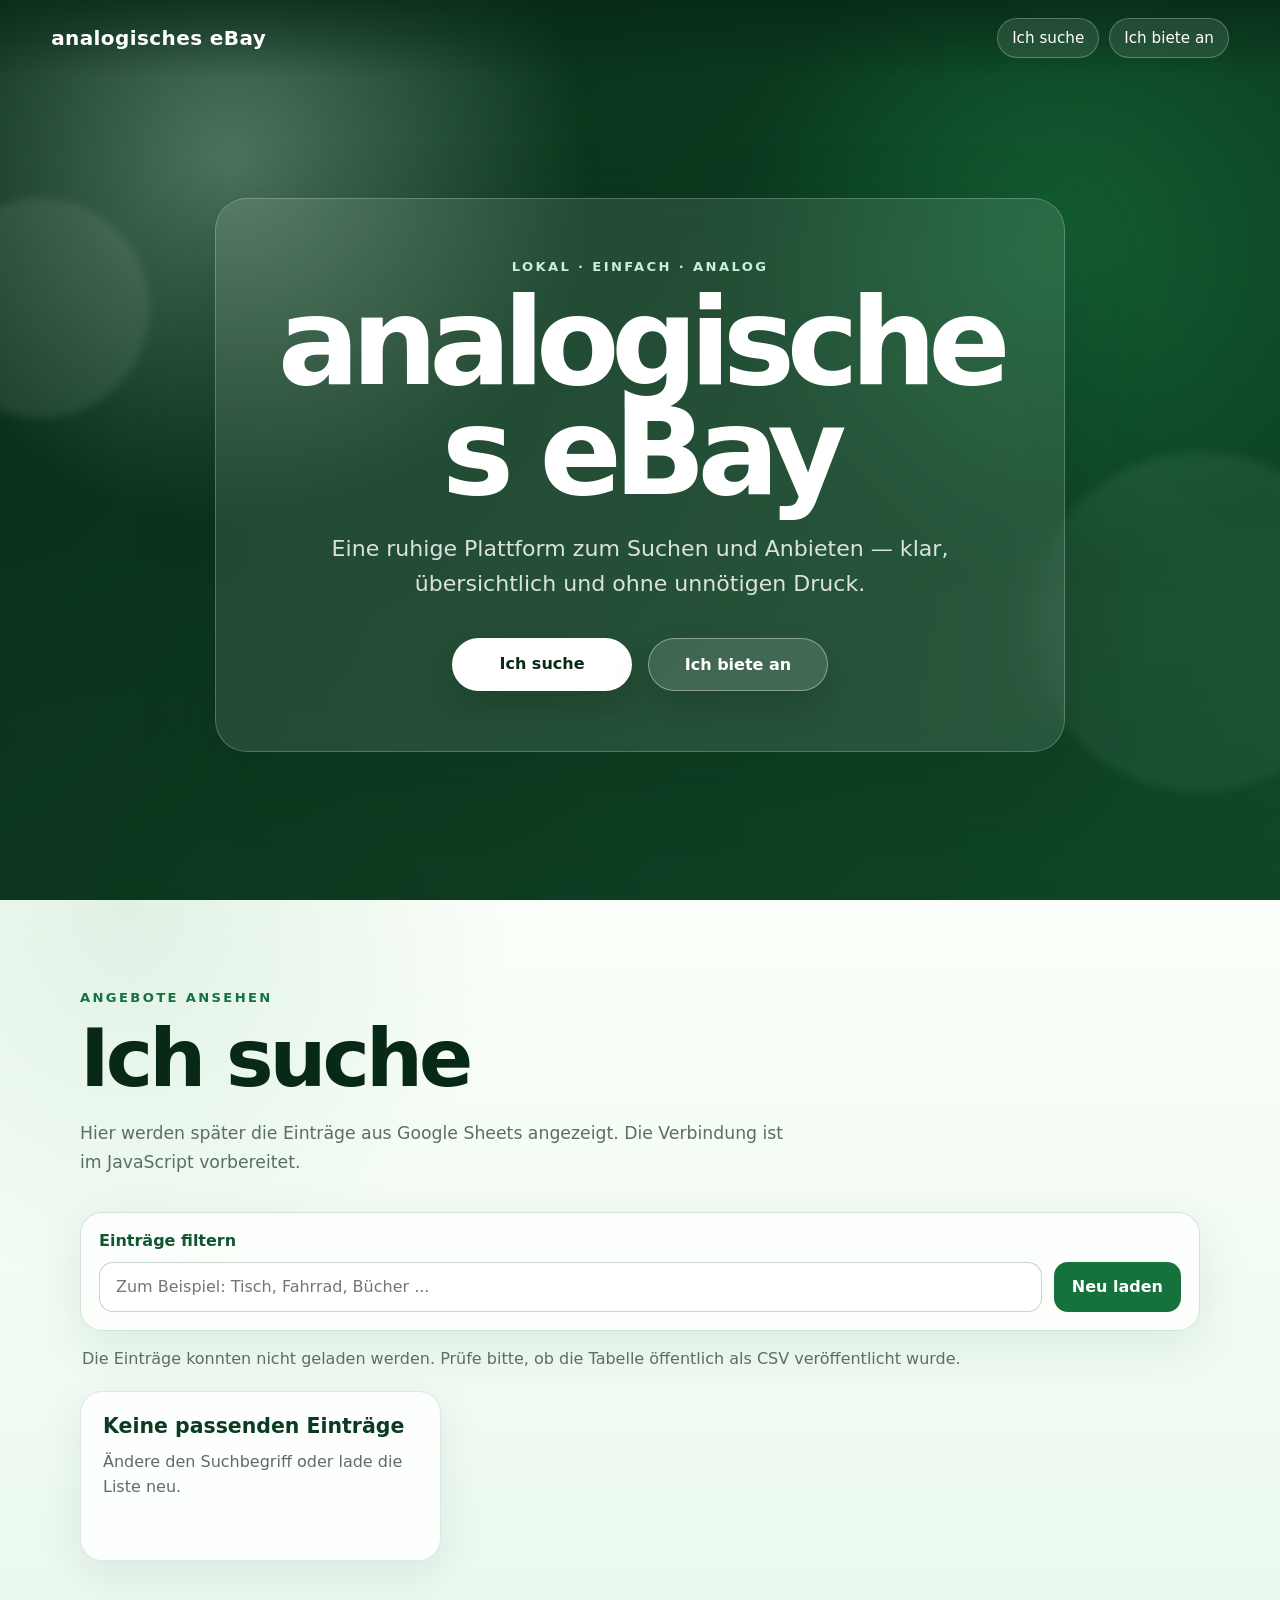
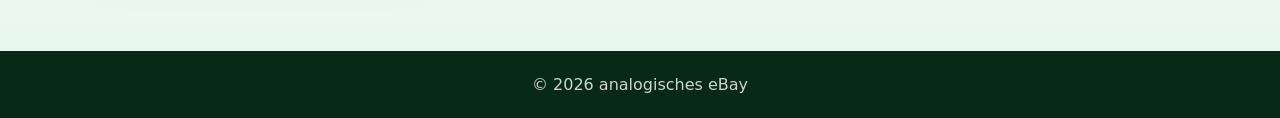
==== index.html @ 533c32fc "Add files via upload" ====
<!doctype html>
<html lang="de">
<head>
  <meta charset="utf-8" />
  <meta name="viewport" content="width=device-width, initial-scale=1" />
  <meta name="description" content="analogisches eBay — suchen und anbieten in einer einfachen, grünen Plattform." />
  <meta name="referrer" content="strict-origin-when-cross-origin" />
  <meta http-equiv="Content-Security-Policy" content="default-src 'self'; base-uri 'self'; object-src 'none'; frame-ancestors 'none'; form-action 'none'; img-src 'self' data:; style-src 'self'; script-src 'self'; connect-src 'self' https://docs.google.com https://spreadsheets.google.com; upgrade-insecure-requests" />

  <title>analogisches eBay</title>
  <link rel="stylesheet" href="styles.css" />
  <script src="app.js" defer></script>
</head>
<body>
  <header class="site-header" aria-label="Website-Kopfbereich">
    <a class="logo" href="#start" aria-label="Zur Startseite">analogisches eBay</a>
    <nav class="top-nav" aria-label="Hauptnavigation">
      <a href="#suche">Ich suche</a>
      <a href="https://docs.google.com/forms/d/e/1FAIpQLScCXSDOuNkuCPmOblJn53H68pp9r3Hfbiu7pRIdzL0jLun5Rg/viewform?usp=dialog" target="_blank" rel="noopener noreferrer">Ich biete an</a>
    </nav>
  </header>

  <main>
    <section id="start" class="hero" aria-labelledby="hero-title">
      <div class="hero-overlay"></div>
      <div class="hero-content">
        <p class="eyebrow">lokal · einfach · analog</p>
        <h1 id="hero-title">analogisches eBay</h1>
        <p class="subtitle">Eine ruhige Plattform zum Suchen und Anbieten — klar, übersichtlich und ohne unnötigen Druck.</p>

        <div class="hero-actions" aria-label="Startaktionen">
          <a class="button button-primary" href="#suche">Ich suche</a>
          <a class="button button-secondary" href="https://docs.google.com/forms/d/e/1FAIpQLScCXSDOuNkuCPmOblJn53H68pp9r3Hfbiu7pRIdzL0jLun5Rg/viewform?usp=dialog" target="_blank" rel="noopener noreferrer">Ich biete an</a>
        </div>
      </div>
    </section>

    <section id="suche" class="search-section" aria-labelledby="search-title">
      <div class="section-inner">
        <p class="eyebrow dark">Angebote ansehen</p>
        <h2 id="search-title">Ich suche</h2>
        <p class="section-text">
          Hier werden später die Einträge aus Google Sheets angezeigt. Die Verbindung ist im JavaScript vorbereitet.
        </p>

        <div class="toolbar" aria-label="Suchbereich">
          <label class="search-label" for="searchInput">Einträge filtern</label>
          <input id="searchInput" class="search-input" type="search" placeholder="Zum Beispiel: Tisch, Fahrrad, Bücher ..." autocomplete="off" />
          <button id="reloadButton" class="small-button" type="button">Neu laden</button>
        </div>

        <p id="statusMessage" class="status-message" role="status" aria-live="polite"></p>

        <div id="offersGrid" class="offers-grid" aria-live="polite">
          <article class="offer-card placeholder-card">
            <h3>Google Sheets noch nicht verbunden</h3>
            <p>Wenn du mir später den Link gibst, wird er in <code>app.js</code> eingetragen. Danach kann die Website die Tabellenzeilen laden und hier anzeigen.</p>
          </article>
        </div>
      </div>
    </section>
  </main>

  <footer class="site-footer">
    <p>© <span id="currentYear"></span> analogisches eBay</p>
  </footer>
</body>
</html>
---- styles.css ----
:root {
  --green-950: #072915;
  --green-900: #0b3b21;
  --green-800: #11562f;
  --green-700: #16723d;
  --green-600: #1f8f4f;
  --green-200: #c8f0d8;
  --green-100: #e9f8ef;
  --cream: #fbfff9;
  --white: #ffffff;
  --ink: #102217;
  --muted: #5b6e62;
  --shadow: 0 24px 80px rgba(7, 41, 21, 0.2);
  --radius-xl: 32px;
  --radius-lg: 22px;
  --radius-md: 14px;
  --max-width: 1120px;
}

* {
  box-sizing: border-box;
}

html {
  scroll-behavior: smooth;
}

body {
  margin: 0;
  min-height: 100vh;
  color: var(--ink);
  background: var(--cream);
  font-family: Inter, ui-sans-serif, system-ui, -apple-system, BlinkMacSystemFont, "Segoe UI", sans-serif;
}

a {
  color: inherit;
}

.site-header {
  position: fixed;
  top: 0;
  left: 0;
  z-index: 20;
  width: 100%;
  display: flex;
  justify-content: space-between;
  align-items: center;
  gap: 18px;
  padding: 18px clamp(18px, 4vw, 54px);
  color: var(--white);
  background: linear-gradient(180deg, rgba(7, 41, 21, 0.76), rgba(7, 41, 21, 0));
}

.logo {
  font-size: clamp(1rem, 2vw, 1.25rem);
  font-weight: 800;
  letter-spacing: 0.02em;
  text-decoration: none;
}

.top-nav {
  display: flex;
  gap: 10px;
  align-items: center;
}

.top-nav a {
  padding: 10px 14px;
  border: 1px solid rgba(255, 255, 255, 0.25);
  border-radius: 999px;
  background: rgba(255, 255, 255, 0.1);
  text-decoration: none;
  font-size: 0.95rem;
  backdrop-filter: blur(10px);
}

.top-nav a:hover,
.top-nav a:focus-visible,
.button:hover,
.button:focus-visible,
.small-button:hover,
.small-button:focus-visible {
  transform: translateY(-1px);
  outline: none;
}

.hero {
  position: relative;
  min-height: 100vh;
  display: grid;
  place-items: center;
  padding: 120px 20px 70px;
  overflow: hidden;
  color: var(--white);
  background:
    radial-gradient(circle at 18% 18%, rgba(200, 240, 216, 0.42), transparent 28%),
    radial-gradient(circle at 82% 28%, rgba(31, 143, 79, 0.5), transparent 26%),
    linear-gradient(135deg, rgba(7, 41, 21, 0.96), rgba(17, 86, 47, 0.9)),
    url("data:image/svg+xml,%3Csvg xmlns='http://www.w3.org/2000/svg' width='1200' height='800' viewBox='0 0 1200 800'%3E%3Cdefs%3E%3ClinearGradient id='g' x1='0' y1='0' x2='1' y2='1'%3E%3Cstop stop-color='%230b3b21'/%3E%3Cstop offset='1' stop-color='%2316723d'/%3E%3C/linearGradient%3E%3C/defs%3E%3Crect width='1200' height='800' fill='url(%23g)'/%3E%3Cpath d='M0 520 C180 430 270 610 440 510 C610 410 700 260 900 320 C1040 362 1100 520 1200 460 L1200 800 L0 800 Z' fill='%23e9f8ef' opacity='.12'/%3E%3Cpath d='M0 650 C230 560 330 700 560 620 C780 545 870 470 1200 560 L1200 800 L0 800 Z' fill='%23ffffff' opacity='.09'/%3E%3C/svg%3E");
  background-size: cover;
  background-position: center;
}

.hero::before,
.hero::after {
  content: "";
  position: absolute;
  border-radius: 999px;
  filter: blur(4px);
  opacity: 0.65;
}

.hero::before {
  width: 340px;
  height: 340px;
  right: -90px;
  bottom: 12%;
  background: rgba(200, 240, 216, 0.16);
}

.hero::after {
  width: 220px;
  height: 220px;
  left: -70px;
  top: 22%;
  background: rgba(255, 255, 255, 0.12);
}

.hero-overlay {
  position: absolute;
  inset: 0;
  background: linear-gradient(180deg, rgba(7, 41, 21, 0.1), rgba(7, 41, 21, 0.42));
}

.hero-content {
  position: relative;
  z-index: 2;
  width: min(100%, 850px);
  padding: clamp(28px, 5vw, 60px);
  border: 1px solid rgba(255, 255, 255, 0.22);
  border-radius: var(--radius-xl);
  background: rgba(255, 255, 255, 0.1);
  box-shadow: var(--shadow);
  text-align: center;
  backdrop-filter: blur(18px);
}

.eyebrow {
  margin: 0 0 14px;
  color: var(--green-200);
  font-size: 0.82rem;
  font-weight: 800;
  letter-spacing: 0.18em;
  text-transform: uppercase;
}

.eyebrow.dark {
  color: var(--green-700);
}

h1,
h2,
h3,
p {
  overflow-wrap: anywhere;
}

h1 {
  margin: 0;
  font-size: clamp(3rem, 11vw, 7.6rem);
  line-height: 0.9;
  letter-spacing: -0.07em;
}

.subtitle {
  width: min(100%, 670px);
  margin: 24px auto 0;
  color: rgba(255, 255, 255, 0.84);
  font-size: clamp(1.08rem, 2.5vw, 1.38rem);
  line-height: 1.6;
}

.hero-actions {
  display: flex;
  justify-content: center;
  gap: 16px;
  flex-wrap: wrap;
  margin-top: 36px;
}

.button,
.small-button {
  cursor: pointer;
  transition: transform 160ms ease, box-shadow 160ms ease, background 160ms ease;
}

.button {
  min-width: 180px;
  padding: 16px 24px;
  border-radius: 999px;
  font-weight: 800;
  text-decoration: none;
  box-shadow: 0 16px 36px rgba(0, 0, 0, 0.16);
}

.button-primary {
  color: var(--green-950);
  background: var(--white);
}

.button-secondary {
  color: var(--white);
  border: 1px solid rgba(255, 255, 255, 0.38);
  background: rgba(255, 255, 255, 0.13);
}

.search-section {
  padding: 90px 20px;
  background:
    radial-gradient(circle at 10% 0%, rgba(31, 143, 79, 0.12), transparent 28%),
    linear-gradient(180deg, var(--cream), var(--green-100));
}

.section-inner {
  width: min(100%, var(--max-width));
  margin: 0 auto;
}

.search-section h2 {
  margin: 0;
  color: var(--green-950);
  font-size: clamp(2.3rem, 7vw, 5rem);
  line-height: 1;
  letter-spacing: -0.05em;
}

.section-text {
  max-width: 720px;
  margin: 20px 0 0;
  color: var(--muted);
  font-size: 1.08rem;
  line-height: 1.7;
}

.toolbar {
  display: grid;
  grid-template-columns: 1fr auto;
  gap: 12px;
  align-items: end;
  margin-top: 34px;
  padding: 18px;
  border: 1px solid rgba(17, 86, 47, 0.16);
  border-radius: var(--radius-lg);
  background: rgba(255, 255, 255, 0.76);
  box-shadow: 0 14px 50px rgba(17, 86, 47, 0.1);
}

.search-label {
  grid-column: 1 / -1;
  color: var(--green-800);
  font-weight: 800;
}

.search-input {
  width: 100%;
  min-height: 50px;
  padding: 0 16px;
  border: 1px solid rgba(17, 86, 47, 0.24);
  border-radius: var(--radius-md);
  color: var(--ink);
  background: var(--white);
  font: inherit;
}

.search-input:focus {
  border-color: var(--green-600);
  outline: 4px solid rgba(31, 143, 79, 0.14);
}

.small-button {
  min-height: 50px;
  padding: 0 18px;
  border: 0;
  border-radius: var(--radius-md);
  color: var(--white);
  background: var(--green-700);
  font: inherit;
  font-weight: 800;
}

.status-message {
  min-height: 24px;
  margin: 18px 2px;
  color: var(--muted);
}

.offers-grid {
  display: grid;
  grid-template-columns: repeat(3, minmax(0, 1fr));
  gap: 18px;
  margin-top: 14px;
}

.offer-card {
  min-height: 170px;
  padding: 22px;
  border: 1px solid rgba(17, 86, 47, 0.14);
  border-radius: var(--radius-lg);
  background: rgba(255, 255, 255, 0.88);
  box-shadow: 0 14px 45px rgba(7, 41, 21, 0.08);
}

.offer-card h3 {
  margin: 0 0 12px;
  color: var(--green-900);
  font-size: 1.28rem;
}

.offer-card p {
  margin: 8px 0;
  color: var(--muted);
  line-height: 1.55;
}

.offer-meta {
  display: inline-flex;
  margin-top: 12px;
  padding: 6px 10px;
  border-radius: 999px;
  color: var(--green-800);
  background: var(--green-100);
  font-size: 0.88rem;
  font-weight: 800;
}

.site-footer {
  padding: 24px 20px;
  color: rgba(255, 255, 255, 0.8);
  background: var(--green-950);
  text-align: center;
}

.site-footer p {
  margin: 0;
}

code {
  padding: 2px 5px;
  border-radius: 6px;
  background: rgba(17, 86, 47, 0.1);
}

@media (max-width: 820px) {
  .site-header {
    align-items: flex-start;
  }

  .top-nav {
    flex-wrap: wrap;
    justify-content: flex-end;
  }

  .offers-grid {
    grid-template-columns: repeat(2, minmax(0, 1fr));
  }
}

@media (max-width: 620px) {
  .site-header {
    position: absolute;
    flex-direction: column;
  }

  .top-nav {
    justify-content: flex-start;
  }

  .hero {
    padding-top: 170px;
  }

  .hero-actions,
  .button {
    width: 100%;
  }

  .toolbar,
  .offers-grid {
    grid-template-columns: 1fr;
  }

  .small-button {
    width: 100%;
  }
}

@media (prefers-reduced-motion: reduce) {
  html {
    scroll-behavior: auto;
  }

  *,
  *::before,
  *::after {
    transition-duration: 0.01ms;
    animation-duration: 0.01ms;
    animation-iteration-count: 1;
  }
}
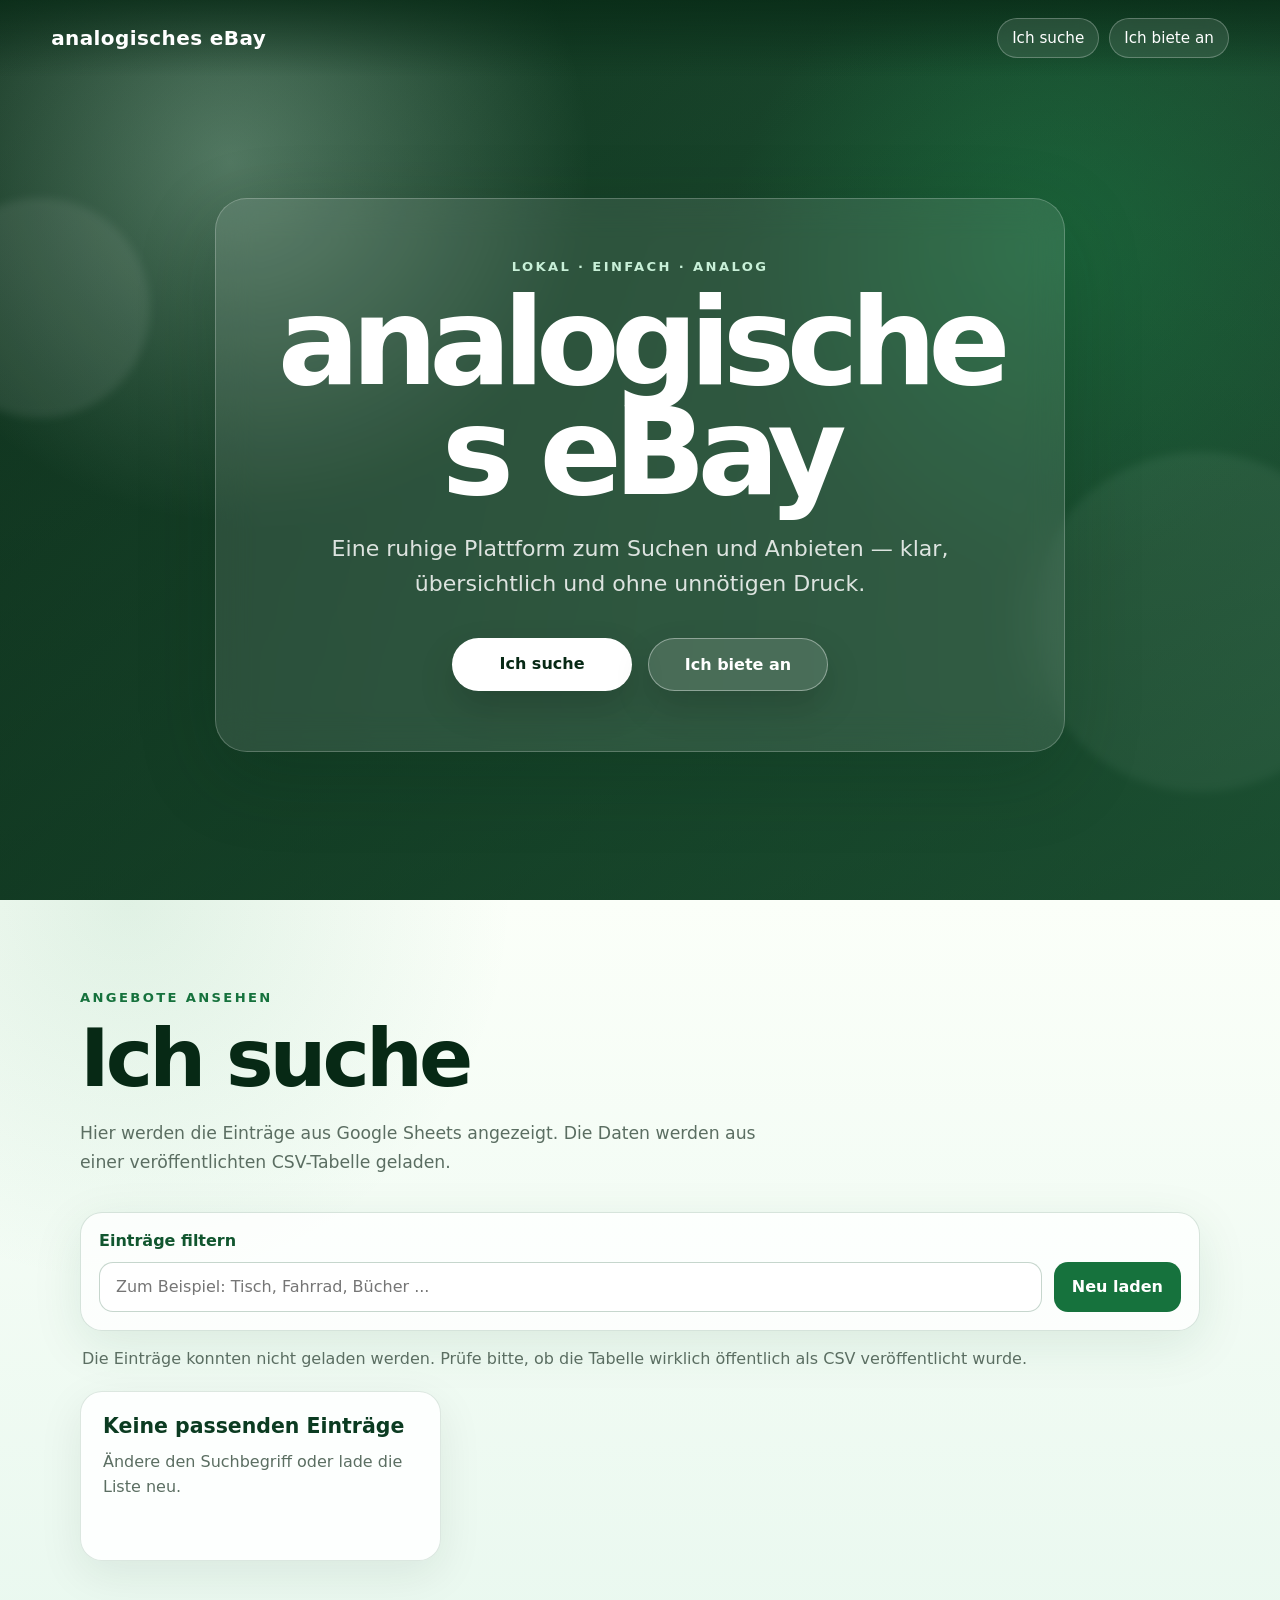
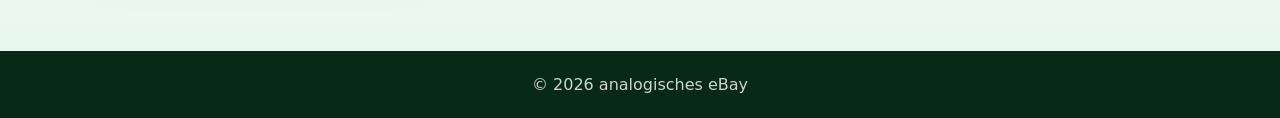
==== commit af1bbd63: "Add files via upload" ====
--- a/index.html
+++ b/index.html
@@ -5,7 +5,12 @@
   <meta name="viewport" content="width=device-width, initial-scale=1" />
   <meta name="description" content="analogisches eBay — suchen und anbieten in einer einfachen, grünen Plattform." />
   <meta name="referrer" content="strict-origin-when-cross-origin" />
-  <meta http-equiv="Content-Security-Policy" content="default-src 'self'; base-uri 'self'; object-src 'none'; frame-ancestors 'none'; form-action 'none'; img-src 'self' data:; style-src 'self'; script-src 'self'; connect-src 'self' https://docs.google.com https://spreadsheets.google.com; upgrade-insecure-requests" />
+
+  <!--
+    Wichtig:
+    Die frühere strenge Content-Security-Policy wurde entfernt,
+    weil sie Google-Sheets-CSV-Weiterleitungen blockieren konnte.
+  -->
 
   <title>analogisches eBay</title>
   <link rel="stylesheet" href="styles.css" />
@@ -40,7 +45,7 @@
         <p class="eyebrow dark">Angebote ansehen</p>
         <h2 id="search-title">Ich suche</h2>
         <p class="section-text">
-          Hier werden später die Einträge aus Google Sheets angezeigt. Die Verbindung ist im JavaScript vorbereitet.
+          Hier werden die Einträge aus Google Sheets angezeigt. Die Daten werden aus einer veröffentlichten CSV-Tabelle geladen.
         </p>
 
         <div class="toolbar" aria-label="Suchbereich">
@@ -53,8 +58,8 @@
 
         <div id="offersGrid" class="offers-grid" aria-live="polite">
           <article class="offer-card placeholder-card">
-            <h3>Google Sheets noch nicht verbunden</h3>
-            <p>Wenn du mir später den Link gibst, wird er in <code>app.js</code> eingetragen. Danach kann die Website die Tabellenzeilen laden und hier anzeigen.</p>
+            <h3>Einträge werden geladen ...</h3>
+            <p>Wenn hier nichts erscheint, prüfe bitte, ob die Google-Tabelle wirklich als CSV im Web veröffentlicht wurde.</p>
           </article>
         </div>
       </div>
--- a/styles.css
+++ b/styles.css
@@ -17,13 +17,9 @@
   --max-width: 1120px;
 }
 
-* {
-  box-sizing: border-box;
-}
-
-html {
-  scroll-behavior: smooth;
-}
+* { box-sizing: border-box; }
+
+html { scroll-behavior: smooth; }
 
 body {
   margin: 0;
@@ -33,9 +29,7 @@
   font-family: Inter, ui-sans-serif, system-ui, -apple-system, BlinkMacSystemFont, "Segoe UI", sans-serif;
 }
 
-a {
-  color: inherit;
-}
+a { color: inherit; }
 
 .site-header {
   position: fixed;
@@ -59,11 +53,7 @@
   text-decoration: none;
 }
 
-.top-nav {
-  display: flex;
-  gap: 10px;
-  align-items: center;
-}
+.top-nav { display: flex; gap: 10px; align-items: center; }
 
 .top-nav a {
   padding: 10px 14px;
@@ -96,10 +86,7 @@
   background:
     radial-gradient(circle at 18% 18%, rgba(200, 240, 216, 0.42), transparent 28%),
     radial-gradient(circle at 82% 28%, rgba(31, 143, 79, 0.5), transparent 26%),
-    linear-gradient(135deg, rgba(7, 41, 21, 0.96), rgba(17, 86, 47, 0.9)),
-    url("data:image/svg+xml,%3Csvg xmlns='http://www.w3.org/2000/svg' width='1200' height='800' viewBox='0 0 1200 800'%3E%3Cdefs%3E%3ClinearGradient id='g' x1='0' y1='0' x2='1' y2='1'%3E%3Cstop stop-color='%230b3b21'/%3E%3Cstop offset='1' stop-color='%2316723d'/%3E%3C/linearGradient%3E%3C/defs%3E%3Crect width='1200' height='800' fill='url(%23g)'/%3E%3Cpath d='M0 520 C180 430 270 610 440 510 C610 410 700 260 900 320 C1040 362 1100 520 1200 460 L1200 800 L0 800 Z' fill='%23e9f8ef' opacity='.12'/%3E%3Cpath d='M0 650 C230 560 330 700 560 620 C780 545 870 470 1200 560 L1200 800 L0 800 Z' fill='%23ffffff' opacity='.09'/%3E%3C/svg%3E");
-  background-size: cover;
-  background-position: center;
+    linear-gradient(135deg, rgba(7, 41, 21, 0.96), rgba(17, 86, 47, 0.9));
 }
 
 .hero::before,
@@ -155,16 +142,9 @@
   text-transform: uppercase;
 }
 
-.eyebrow.dark {
-  color: var(--green-700);
-}
-
-h1,
-h2,
-h3,
-p {
-  overflow-wrap: anywhere;
-}
+.eyebrow.dark { color: var(--green-700); }
+
+h1, h2, h3, p { overflow-wrap: anywhere; }
 
 h1 {
   margin: 0;
@@ -189,8 +169,7 @@
   margin-top: 36px;
 }
 
-.button,
-.small-button {
+.button, .small-button {
   cursor: pointer;
   transition: transform 160ms ease, box-shadow 160ms ease, background 160ms ease;
 }
@@ -204,10 +183,7 @@
   box-shadow: 0 16px 36px rgba(0, 0, 0, 0.16);
 }
 
-.button-primary {
-  color: var(--green-950);
-  background: var(--white);
-}
+.button-primary { color: var(--green-950); background: var(--white); }
 
 .button-secondary {
   color: var(--white);
@@ -222,10 +198,7 @@
     linear-gradient(180deg, var(--cream), var(--green-100));
 }
 
-.section-inner {
-  width: min(100%, var(--max-width));
-  margin: 0 auto;
-}
+.section-inner { width: min(100%, var(--max-width)); margin: 0 auto; }
 
 .search-section h2 {
   margin: 0;
@@ -341,9 +314,7 @@
   text-align: center;
 }
 
-.site-footer p {
-  margin: 0;
-}
+.site-footer p { margin: 0; }
 
 code {
   padding: 2px 5px;
@@ -352,59 +323,25 @@
 }
 
 @media (max-width: 820px) {
-  .site-header {
-    align-items: flex-start;
+  .site-header { align-items: flex-start; }
+  .top-nav { flex-wrap: wrap; justify-content: flex-end; }
+  .offers-grid { grid-template-columns: repeat(2, minmax(0, 1fr)); }
+}
+
+@media (max-width: 620px) {
+  .site-header { position: absolute; flex-direction: column; }
+  .top-nav { justify-content: flex-start; }
+  .hero { padding-top: 170px; }
+  .hero-actions, .button { width: 100%; }
+  .toolbar, .offers-grid { grid-template-columns: 1fr; }
+  .small-button { width: 100%; }
+}
+
+@media (prefers-reduced-motion: reduce) {
+  html { scroll-behavior: auto; }
+  *, *::before, *::after {
+    transition-duration: 0.01ms !important;
+    animation-duration: 0.01ms !important;
+    animation-iteration-count: 1 !important;
   }
-
-  .top-nav {
-    flex-wrap: wrap;
-    justify-content: flex-end;
-  }
-
-  .offers-grid {
-    grid-template-columns: repeat(2, minmax(0, 1fr));
-  }
-}
-
-@media (max-width: 620px) {
-  .site-header {
-    position: absolute;
-    flex-direction: column;
-  }
-
-  .top-nav {
-    justify-content: flex-start;
-  }
-
-  .hero {
-    padding-top: 170px;
-  }
-
-  .hero-actions,
-  .button {
-    width: 100%;
-  }
-
-  .toolbar,
-  .offers-grid {
-    grid-template-columns: 1fr;
-  }
-
-  .small-button {
-    width: 100%;
-  }
-}
-
-@media (prefers-reduced-motion: reduce) {
-  html {
-    scroll-behavior: auto;
-  }
-
-  *,
-  *::before,
-  *::after {
-    transition-duration: 0.01ms;
-    animation-duration: 0.01ms;
-    animation-iteration-count: 1;
-  }
-}
+}
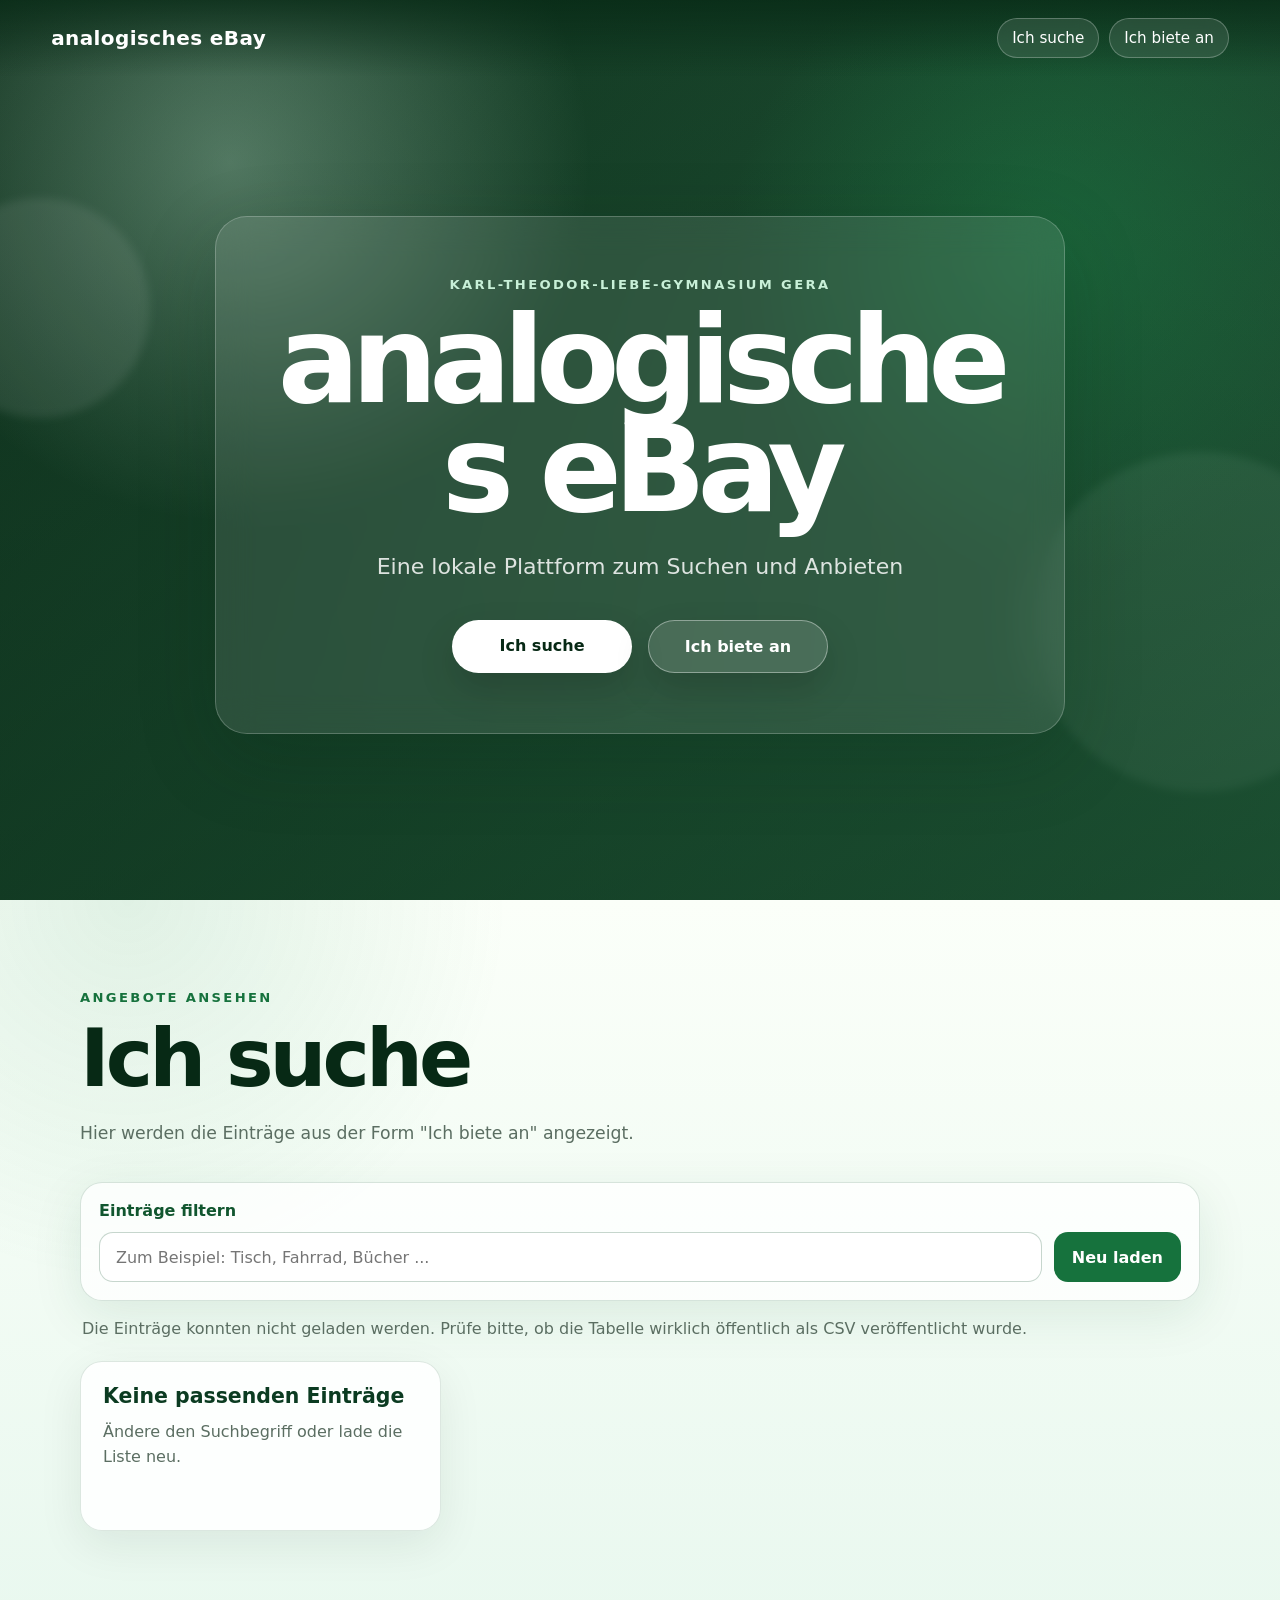
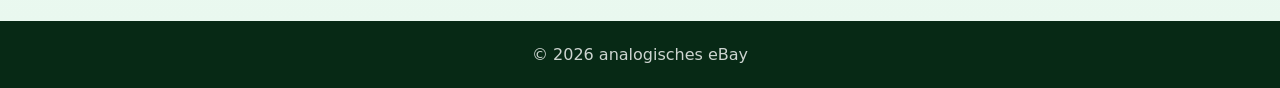
==== commit 262e779e: "Update index.html" ====
--- a/index.html
+++ b/index.html
@@ -29,9 +29,9 @@
     <section id="start" class="hero" aria-labelledby="hero-title">
       <div class="hero-overlay"></div>
       <div class="hero-content">
-        <p class="eyebrow">lokal · einfach · analog</p>
+        <p class="eyebrow">Karl-Theodor-Liebe-Gymnasium Gera</p>
         <h1 id="hero-title">analogisches eBay</h1>
-        <p class="subtitle">Eine ruhige Plattform zum Suchen und Anbieten — klar, übersichtlich und ohne unnötigen Druck.</p>
+        <p class="subtitle">Eine lokale Plattform zum Suchen und Anbieten</p>
 
         <div class="hero-actions" aria-label="Startaktionen">
           <a class="button button-primary" href="#suche">Ich suche</a>
@@ -45,7 +45,7 @@
         <p class="eyebrow dark">Angebote ansehen</p>
         <h2 id="search-title">Ich suche</h2>
         <p class="section-text">
-          Hier werden die Einträge aus Google Sheets angezeigt. Die Daten werden aus einer veröffentlichten CSV-Tabelle geladen.
+          Hier werden die Einträge aus der Form "Ich biete an" angezeigt.
         </p>
 
         <div class="toolbar" aria-label="Suchbereich">
@@ -59,7 +59,7 @@
         <div id="offersGrid" class="offers-grid" aria-live="polite">
           <article class="offer-card placeholder-card">
             <h3>Einträge werden geladen ...</h3>
-            <p>Wenn hier nichts erscheint, prüfe bitte, ob die Google-Tabelle wirklich als CSV im Web veröffentlicht wurde.</p>
+            <p>Wenn hier nichts erscheint, prüfen Sie bitte die Internetverbindung.</p>
           </article>
         </div>
       </div>
--- a/styles.css
+++ b/styles.css
@@ -296,6 +296,28 @@
   line-height: 1.55;
 }
 
+
+.offer-user {
+  display: inline-flex;
+  margin: 0 0 12px;
+  padding: 6px 10px;
+  border-radius: 999px;
+  color: var(--green-900);
+  background: rgba(200, 240, 216, 0.7);
+  font-size: 0.9rem;
+  font-weight: 800;
+}
+
+.offer-highlight {
+  margin-top: 14px !important;
+  padding: 12px 14px;
+  border: 1px solid rgba(31, 143, 79, 0.18);
+  border-radius: var(--radius-md);
+  color: var(--green-950) !important;
+  background: rgba(233, 248, 239, 0.9);
+  font-weight: 800;
+}
+
 .offer-meta {
   display: inline-flex;
   margin-top: 12px;
